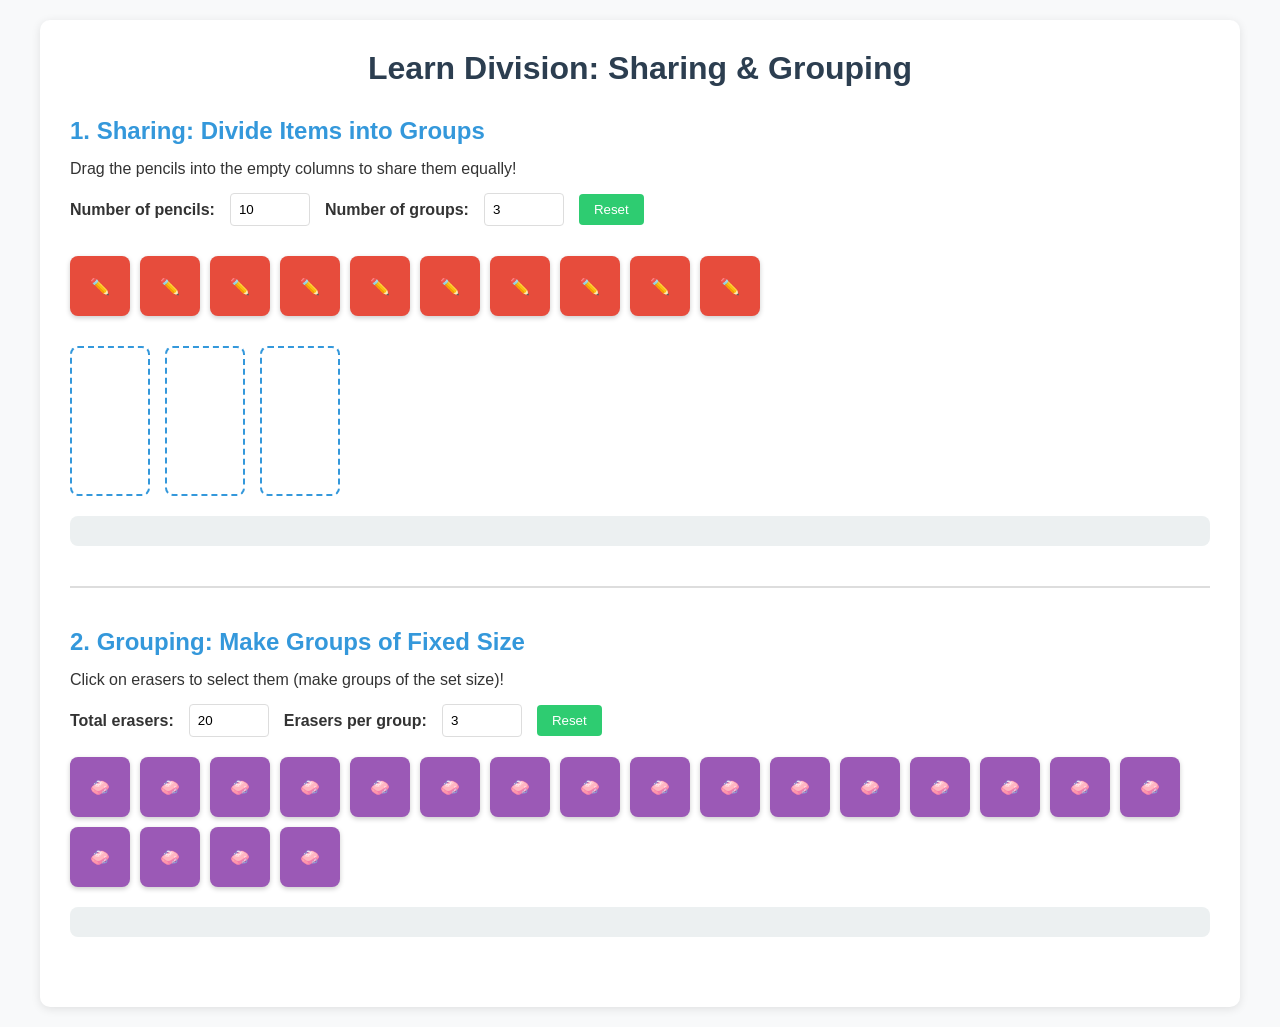
==== index.html @ 2c55b565 "html" ====
<!DOCTYPE html>
<html lang="en">
<head>
    <meta charset="UTF-8">
    <meta name="viewport" content="width=device-width, initial-scale=1.0">
    <title>Primary Math - Division Learning</title>
    <link rel="stylesheet" href="style.css">
</head>
<body>
    <div class="container">
        <h1>Learn Division: Sharing & Grouping</h1>

        <!-- Section 1: Sharing (Drag items into groups) -->
        <section class="sharing-section">
            <h2>1. Sharing: Divide Items into Groups</h2>
            <p>Drag the pencils into the empty columns to share them equally!</p>
            
            <!-- Controls for sharing section -->
            <div class="controls">
                <label for="item-count-sharing">Number of pencils:</label>
                <input type="number" id="item-count-sharing" min="1" max="30" value="10">
                
                <label for="group-count-sharing">Number of groups:</label>
                <input type="number" id="group-count-sharing" min="1" max="10" value="3">
                
                <button id="reset-sharing">Reset</button>
            </div>
            
            <!-- Items to drag -->
            <div id="sharing-items" class="item-container"></div>
            
            <!-- Empty columns/groups -->
            <div id="sharing-groups" class="group-container"></div>
            
            <!-- Result display -->
            <div id="sharing-result" class="result"></div>
        </section>

        <hr>

        <!-- Section 2: Grouping (Make groups of fixed size) -->
        <section class="grouping-section">
            <h2>2. Grouping: Make Groups of Fixed Size</h2>
            <p>Click on erasers to select them (make groups of the set size)!</p>
            
            <!-- Controls for grouping section -->
            <div class="controls">
                <label for="item-count-grouping">Total erasers:</label>
                <input type="number" id="item-count-grouping" min="1" max="50" value="20">
                
                <label for="items-per-group">Erasers per group:</label>
                <input type="number" id="items-per-group" min="1" max="10" value="3">
                
                <button id="reset-grouping">Reset</button>
            </div>
            
            <!-- Items to select for grouping -->
            <div id="grouping-items" class="item-container"></div>
            
            <!-- Result display -->
            <div id="grouping-result" class="result"></div>
        </section>
    </div>

    <script src="app.js"></script>
</body>
</html>
---- style.css ----
* {
    box-sizing: border-box;
    margin: 0;
    padding: 0;
    font-family: 'Arial', sans-serif;
}

body {
    background-color: #f8f9fa;
    padding: 20px;
    color: #333;
}

.container {
    max-width: 1200px;
    margin: 0 auto;
    background: white;
    padding: 30px;
    border-radius: 10px;
    box-shadow: 0 2px 10px rgba(0,0,0,0.1);
}

h1 {
    color: #2c3e50;
    margin-bottom: 30px;
    text-align: center;
}

h2 {
    color: #3498db;
    margin: 20px 0 15px;
}

section {
    margin-bottom: 40px;
}

.controls {
    margin: 15px 0;
    display: flex;
    gap: 15px;
    align-items: center;
    flex-wrap: wrap;
}

.controls label {
    font-weight: bold;
}

.controls input {
    padding: 8px;
    width: 80px;
    border: 1px solid #ddd;
    border-radius: 4px;
}

.controls button {
    padding: 8px 15px;
    background-color: #2ecc71;
    color: white;
    border: none;
    border-radius: 4px;
    cursor: pointer;
    transition: background 0.3s;
}

.controls button:hover {
    background-color: #27ae60;
}

.item-container {
    display: flex;
    flex-wrap: wrap;
    gap: 10px;
    margin: 20px 0;
    min-height: 80px;
    align-items: center;
}

.group-container {
    display: flex;
    gap: 15px;
    margin: 20px 0;
    min-height: 150px;
    flex-wrap: wrap;
}

/* Style for draggable items (pencils) */
.item {
    width: 60px;
    height: 60px;
    background-color: #e74c3c;
    color: white;
    border-radius: 8px;
    display: flex;
    align-items: center;
    justify-content: center;
    cursor: grab;
    font-weight: bold;
    box-shadow: 0 2px 5px rgba(0,0,0,0.2);
    transition: transform 0.2s;
}

.item:active {
    cursor: grabbing;
    transform: scale(0.95);
}

/* Style for empty groups/columns */
.group {
    width: 80px;
    height: 150px;
    border: 2px dashed #3498db;
    border-radius: 8px;
    display: flex;
    flex-direction: column;
    align-items: center;
    justify-content: flex-start;
    padding: 10px;
    gap: 5px;
}

/* Style for selected grouping items (erasers) */
.grouping-item {
    width: 60px;
    height: 60px;
    background-color: #9b59b6;
    color: white;
    border-radius: 8px;
    display: flex;
    align-items: center;
    justify-content: center;
    cursor: pointer;
    font-weight: bold;
    box-shadow: 0 2px 5px rgba(0,0,0,0.2);
    transition: background 0.2s;
}

.grouping-item.selected {
    background-color: #663399;
    border: 2px solid #2c3e50;
}

.result {
    margin-top: 20px;
    padding: 15px;
    background-color: #ecf0f1;
    border-radius: 8px;
    font-size: 18px;
    font-weight: bold;
}

hr {
    border: none;
    border-top: 2px solid #ddd;
    margin: 40px 0;
}

/* Responsive design for small screens */
@media (max-width: 768px) {
    .controls {
        flex-direction: column;
        align-items: flex-start;
    }
    
    .group-container {
        justify-content: center;
    }
}
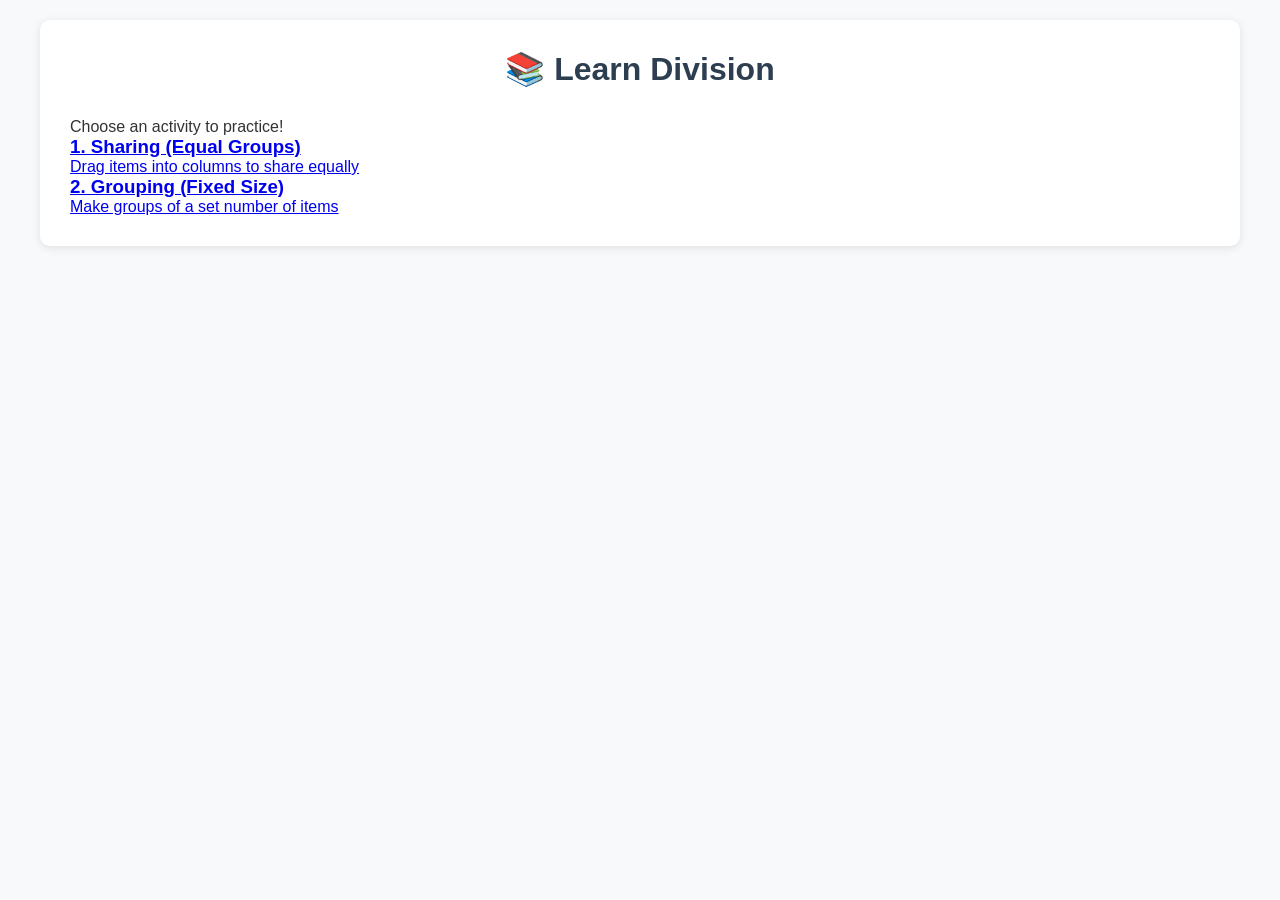
==== commit 60f4d09c: "separate html" ====
--- a/index.html
+++ b/index.html
@@ -7,61 +7,21 @@
     <link rel="stylesheet" href="style.css">
 </head>
 <body>
-    <div class="container">
-        <h1>Learn Division: Sharing & Grouping</h1>
-
-        <!-- Section 1: Sharing (Drag items into groups) -->
-        <section class="sharing-section">
-            <h2>1. Sharing: Divide Items into Groups</h2>
-            <p>Drag the pencils into the empty columns to share them equally!</p>
+    <div class="container menu-container">
+        <h1>📚 Learn Division</h1>
+        <p class="menu-subtitle">Choose an activity to practice!</p>
+        
+        <div class="menu-buttons">
+            <a href="sharing.html" class="menu-button">
+                <h3>1. Sharing (Equal Groups)</h3>
+                <p>Drag items into columns to share equally</p>
+            </a>
             
-            <!-- Controls for sharing section -->
-            <div class="controls">
-                <label for="item-count-sharing">Number of pencils:</label>
-                <input type="number" id="item-count-sharing" min="1" max="30" value="10">
-                
-                <label for="group-count-sharing">Number of groups:</label>
-                <input type="number" id="group-count-sharing" min="1" max="10" value="3">
-                
-                <button id="reset-sharing">Reset</button>
-            </div>
-            
-            <!-- Items to drag -->
-            <div id="sharing-items" class="item-container"></div>
-            
-            <!-- Empty columns/groups -->
-            <div id="sharing-groups" class="group-container"></div>
-            
-            <!-- Result display -->
-            <div id="sharing-result" class="result"></div>
-        </section>
-
-        <hr>
-
-        <!-- Section 2: Grouping (Make groups of fixed size) -->
-        <section class="grouping-section">
-            <h2>2. Grouping: Make Groups of Fixed Size</h2>
-            <p>Click on erasers to select them (make groups of the set size)!</p>
-            
-            <!-- Controls for grouping section -->
-            <div class="controls">
-                <label for="item-count-grouping">Total erasers:</label>
-                <input type="number" id="item-count-grouping" min="1" max="50" value="20">
-                
-                <label for="items-per-group">Erasers per group:</label>
-                <input type="number" id="items-per-group" min="1" max="10" value="3">
-                
-                <button id="reset-grouping">Reset</button>
-            </div>
-            
-            <!-- Items to select for grouping -->
-            <div id="grouping-items" class="item-container"></div>
-            
-            <!-- Result display -->
-            <div id="grouping-result" class="result"></div>
-        </section>
+            <a href="grouping.html" class="menu-button">
+                <h3>2. Grouping (Fixed Size)</h3>
+                <p>Make groups of a set number of items</p>
+            </a>
+        </div>
     </div>
-
-    <script src="app.js"></script>
 </body>
 </html>
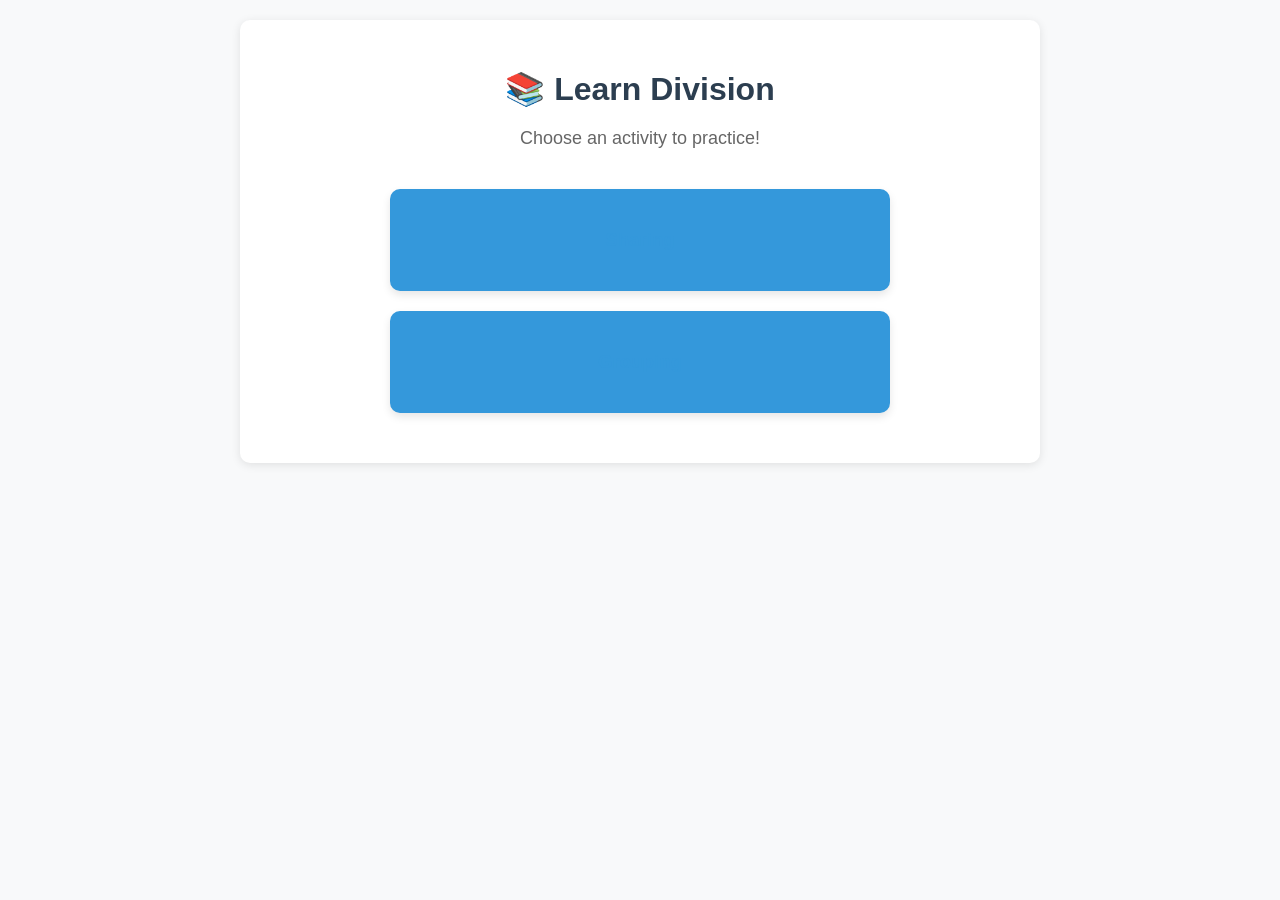
==== commit 9afae13e: "index update" ====
--- a/index.html
+++ b/index.html
@@ -13,13 +13,11 @@
         
         <div class="menu-buttons">
             <a href="sharing.html" class="menu-button">
-                <h3>1. Sharing (Equal Groups)</h3>
-                <p>Drag items into columns to share equally</p>
+                <h3>Sharing</h3>
             </a>
             
             <a href="grouping.html" class="menu-button">
-                <h3>2. Grouping (Fixed Size)</h3>
-                <p>Make groups of a set number of items</p>
+                <h3>Grouping</h3>
             </a>
         </div>
     </div>
--- a/style.css
+++ b/style.css
@@ -1,3 +1,4 @@
+/* Base Styles (Shared Across All Pages) */
 * {
     box-sizing: border-box;
     margin: 0;
@@ -12,7 +13,8 @@
 }
 
 .container {
-    max-width: 1200px;
+    max-width: 100%; /* 🔥 Remove max-width restriction for full screen width */
+    width: 100%;     /* 🔥 Force container to take full screen width */
     margin: 0 auto;
     background: white;
     padding: 30px;
@@ -22,25 +24,85 @@
 
 h1 {
     color: #2c3e50;
-    margin-bottom: 30px;
+    margin-bottom: 20px;
     text-align: center;
 }
 
-h2 {
+h2, h3 {
     color: #3498db;
-    margin: 20px 0 15px;
-}
-
-section {
+    margin: 15px 0;
+}
+
+/* Menu Page Styles */
+.menu-container {
+    text-align: center;
+    padding: 50px 30px;
+    max-width: 800px; /* Keep menu container narrow for better UX */
+}
+
+.menu-subtitle {
+    font-size: 18px;
+    color: #666;
     margin-bottom: 40px;
 }
 
+.menu-buttons {
+    display: flex;
+    flex-direction: column;
+    gap: 20px;
+    max-width: 500px;
+    margin: 0 auto;
+}
+
+.menu-button {
+    display: block;
+    padding: 25px;
+    background-color: #3498db;
+    color: white;
+    text-decoration: none;
+    border-radius: 10px;
+    transition: background 0.3s, transform 0.2s;
+    box-shadow: 0 4px 8px rgba(0,0,0,0.1);
+}
+
+.menu-button:hover {
+    background-color: #2980b9;
+    transform: translateY(-5px);
+}
+
+.menu-button p {
+    color: #ecf0f1;
+    margin-top: 10px;
+    font-size: 16px;
+}
+
+/* Back Button */
+.back-button {
+    display: inline-block;
+    margin-bottom: 20px;
+    padding: 8px 15px;
+    background-color: #2ecc71;
+    color: white;
+    text-decoration: none;
+    border-radius: 5px;
+    font-weight: bold;
+    transition: background 0.3s;
+}
+
+.back-button:hover {
+    background-color: #27ae60;
+}
+
+/* Controls */
 .controls {
     margin: 15px 0;
     display: flex;
     gap: 15px;
     align-items: center;
     flex-wrap: wrap;
+    max-width: 800px; /* Keep controls centered (optional) */
+    margin-left: auto;
+    margin-right: auto;
 }
 
 .controls label {
@@ -56,7 +118,7 @@
 
 .controls button {
     padding: 8px 15px;
-    background-color: #2ecc71;
+    background-color: #e74c3c;
     color: white;
     border: none;
     border-radius: 4px;
@@ -65,39 +127,77 @@
 }
 
 .controls button:hover {
-    background-color: #27ae60;
-}
-
+    background-color: #c0392b;
+}
+
+/* -------------------------- */
+/* FINAL FIX: SHARING SECTION */
+/* -------------------------- */
 .item-container {
     display: flex;
     flex-wrap: wrap;
+    gap: 15px;
+    margin: 20px auto; /* Center pencils container */
+    min-height: 100px;
+    align-items: center;
+    justify-content: center;
+    max-width: 90%; /* Prevent pencils from overflowing */
+}
+
+/* 🔥 Critical Fix: Full width + center columns */
+.group-container {
+    display: flex;
+    gap: 2rem; /* Generous spacing between columns */
+    margin: 30px auto; /* Center the entire column set */
+    min-height: 200px;
+    width: 95%; /* Use 95% of screen width (leaves small margins) */
+    max-width: 1200px; /* Cap width on very large screens */
+    justify-content: center; /* 🔥 Center columns (key fix!) */
+    align-items: flex-start;
+}
+
+/* 🔥 Critical Fix: Equal width columns that spread */
+.group {
+    flex: 1; /* Equal width for all columns */
+    min-width: 80px; /* Minimum width (prevents tiny columns) */
+    max-width: 250px; /* Maximum width (prevents overly wide columns) */
+    height: 200px;
+    border: 2px dashed #3498db;
+    border-radius: 8px;
+    display: flex;
+    flex-direction: column;
+    align-items: center;
+    justify-content: flex-start;
+    padding: 15px;
     gap: 10px;
-    margin: 20px 0;
-    min-height: 80px;
-    align-items: center;
-}
-
-.group-container {
-    display: flex;
-    gap: 15px;
-    margin: 20px 0;
-    min-height: 150px;
-    flex-wrap: wrap;
-}
-
-/* Style for draggable items (pencils) */
+    min-height: 100px; /* Minimum height (empty state) */
+    width: fit-content; /* Width set by JS, but fallback to content */
+    max-height: 80vh; /* Max height = 80% of screen (prevents overflow) */
+    overflow-y: auto; /* Scroll if content exceeds max height */
+}
+
+.group-counter {
+    text-align: center;
+    margin-top: 10px;
+    font-size: 20px;
+    font-weight: bold;
+    color: #2c3e50;
+    width: 100%;
+}
+
+/* Larger transparent pencils */
 .item {
-    width: 60px;
-    height: 60px;
-    background-color: #e74c3c;
-    color: white;
-    border-radius: 8px;
+    width: 80px;
+    height: 80px;
+    background-color: transparent;
+    color: #e74c3c;
+    border: none;
+    border-radius: 0;
     display: flex;
     align-items: center;
     justify-content: center;
     cursor: grab;
-    font-weight: bold;
-    box-shadow: 0 2px 5px rgba(0,0,0,0.2);
+    font-size: 50px;
     transition: transform 0.2s;
 }
 
@@ -106,21 +206,14 @@
     transform: scale(0.95);
 }
 
-/* Style for empty groups/columns */
-.group {
-    width: 80px;
-    height: 150px;
-    border: 2px dashed #3498db;
-    border-radius: 8px;
-    display: flex;
-    flex-direction: column;
-    align-items: center;
-    justify-content: flex-start;
-    padding: 10px;
-    gap: 5px;
-}
-
-/* Style for selected grouping items (erasers) */
+/* -------------------------- */
+/* GROUPING SECTION (UNCHANGED) */
+/* -------------------------- */
+#grouping-container {
+    position: relative;
+    min-height: 100px;
+}
+
 .grouping-item {
     width: 60px;
     height: 60px;
@@ -134,36 +227,89 @@
     font-weight: bold;
     box-shadow: 0 2px 5px rgba(0,0,0,0.2);
     transition: background 0.2s;
+    position: relative;
+    z-index: 1;
 }
 
 .grouping-item.selected {
     background-color: #663399;
-    border: 2px solid #2c3e50;
-}
-
+}
+
+/* Visual Group Circles (Colored Borders) */
+.visual-groups-container {
+    position: absolute;
+    top: 0;
+    left: 0;
+    width: 100%;
+    height: 100%;
+    pointer-events: none;
+    z-index: 0;
+}
+
+.visual-group {
+    position: absolute;
+    border-radius: 50%;
+    border: 4px solid;
+    display: flex;
+    justify-content: center;
+    align-items: center;
+    font-weight: bold;
+    color: #2c3e50;
+    background-color: rgba(255,255,255,0.5);
+    z-index: 0;
+}
+
+/* Result Section */
 .result {
-    margin-top: 20px;
+    margin: 20px auto;
     padding: 15px;
     background-color: #ecf0f1;
     border-radius: 8px;
     font-size: 18px;
     font-weight: bold;
-}
-
-hr {
-    border: none;
-    border-top: 2px solid #ddd;
-    margin: 40px 0;
-}
-
-/* Responsive design for small screens */
+    max-width: 800px;
+    width: 90%;
+}
+
+/* Responsive Design */
 @media (max-width: 768px) {
     .controls {
         flex-direction: column;
         align-items: flex-start;
+        width: 90%;
     }
     
     .group-container {
-        justify-content: center;
-    }
-}
+        gap: 1rem; /* Smaller gap on mobile */
+        width: 98%; /* Use more screen width on mobile */
+    }
+    
+    .item {
+        font-size: 40px;
+        width: 70px;
+        height: 70px;
+    }
+    
+    .group {
+        min-width: 70px;
+        max-width: 150px;
+    }
+    
+    .menu-buttons {
+        width: 100%;
+    }
+}
+
+/* Group Color Palette (Up to 10 groups) */
+:root {
+    --group-color-1: #e74c3c;
+    --group-color-2: #3498db;
+    --group-color-3: #2ecc71;
+    --group-color-4: #f1c40f;
+    --group-color-5: #9b59b6;
+    --group-color-6: #1abc9c;
+    --group-color-7: #e67e22;
+    --group-color-8: #34495e;
+    --group-color-9: #95a5a6;
+    --group-color-10: #8e44ad;
+}
